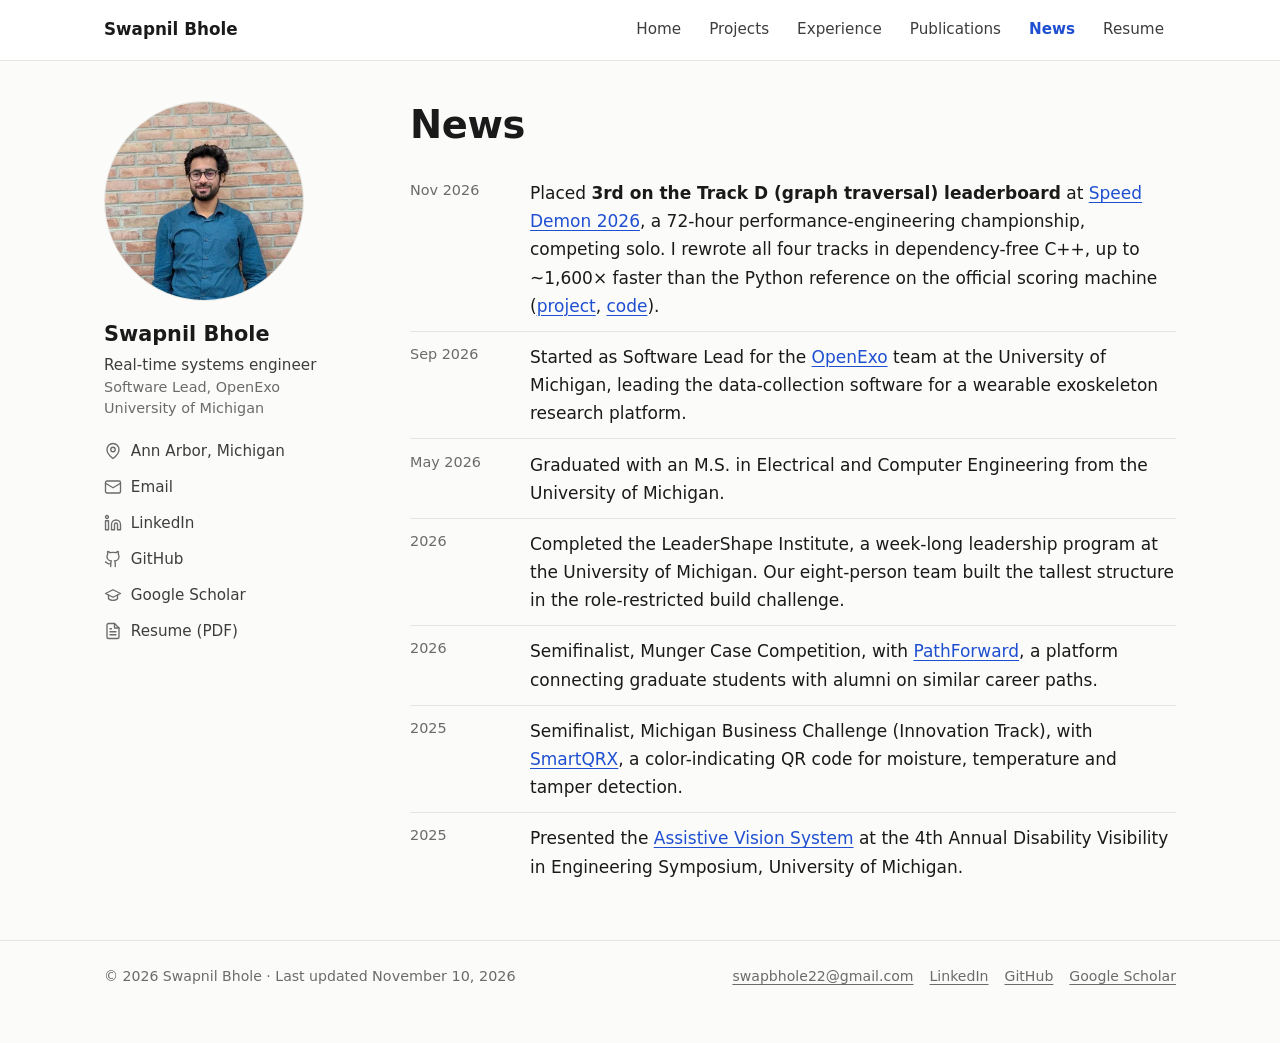
==== news.html @ e59079c0 "Rebuild site as static HTML for search indexing Replace the client-side React/Babel app, whose serve" ====
<!doctype html>
<html lang="en">
<head>
  <meta charset="utf-8">
  <meta name="viewport" content="width=device-width, initial-scale=1">
  <title>News | Swapnil Bhole</title>
  <meta name="description" content="News and updates from Swapnil Bhole: Speed Demon 2026 results, graduation from the University of Michigan, competitions, talks and leadership programs.">
  <meta name="author" content="Swapnil Bhole">
  <link rel="canonical" href="https://swapnilb222.github.io/news.html">
  <meta property="og:type" content="website">
  <meta property="og:site_name" content="Swapnil Bhole">
  <meta property="og:title" content="News | Swapnil Bhole">
  <meta property="og:description" content="News and updates from Swapnil Bhole: Speed Demon 2026 results, graduation from the University of Michigan, competitions, talks and leadership programs.">
  <meta property="og:url" content="https://swapnilb222.github.io/news.html">
  <meta property="og:image" content="https://swapnilb222.github.io/assets/img/og.jpg">
  <meta property="og:image:width" content="1200">
  <meta property="og:image:height" content="630">
  <meta property="og:image:alt" content="Swapnil Bhole, real-time systems engineer">
  <meta name="twitter:card" content="summary_large_image">
  <meta name="theme-color" content="#fbfbfa" media="(prefers-color-scheme: light)">
  <meta name="theme-color" content="#121315" media="(prefers-color-scheme: dark)">
  <link rel="icon" type="image/png" sizes="32x32" href="assets/img/favicon-32.png">
  <link rel="apple-touch-icon" href="assets/img/apple-touch-icon.png">
  <link rel="stylesheet" href="assets/css/site.css">
</head>
<body>
  <a class="skip" href="#content">Skip to content</a>
  <header class="topbar">
    <div class="wrap">
      <a class="brand" href="./">Swapnil Bhole</a>
      <nav aria-label="Main">
        <ul class="nav">
        <li><a href="./">Home</a></li>
        <li><a href="projects.html">Projects</a></li>
        <li><a href="experience.html">Experience</a></li>
        <li><a href="publications.html">Publications</a></li>
        <li><a href="news.html" aria-current="page">News</a></li>
        <li><a href="assets/Swapnil_Bhole_Resume.pdf">Resume</a></li>
        </ul>
      </nav>
    </div>
  </header>

  <div class="wrap layout">
    <aside class="profile" aria-label="About Swapnil Bhole">
      <picture>
        <source srcset="assets/img/swapnil-bhole-320.webp 320w, assets/img/swapnil-bhole-640.webp 640w" sizes="(max-width: 860px) 96px, 200px" type="image/webp">
        <img src="assets/img/swapnil-bhole-320.jpg" srcset="assets/img/swapnil-bhole-320.jpg 320w, assets/img/swapnil-bhole-640.jpg 640w" sizes="(max-width: 860px) 96px, 200px" width="320" height="320" alt="Swapnil Bhole">
      </picture>
      <div>
        <p class="name">Swapnil Bhole</p>
        <p class="role">Real-time systems engineer</p>
        <p class="org">Software Lead, OpenExo<br>University of Michigan</p>
      </div>
      <ul class="links">
        <li class="loc"><svg class="icon" viewBox="0 0 24 24" aria-hidden="true"><path d="M20 10c0 6-8 12-8 12S4 16 4 10a8 8 0 0 1 16 0Z"/><circle cx="12" cy="10" r="3"/></svg>Ann Arbor, Michigan</li>
        <li><svg class="icon" viewBox="0 0 24 24" aria-hidden="true"><rect x="2" y="4" width="20" height="16" rx="2"/><path d="m22 7-10 6L2 7"/></svg><a href="mailto:swapbhole22@gmail.com">Email</a></li>
        <li><svg class="icon" viewBox="0 0 24 24" aria-hidden="true"><path d="M16 8a6 6 0 0 1 6 6v7h-4v-7a2 2 0 0 0-4 0v7h-4v-7a6 6 0 0 1 6-6z"/><rect x="2" y="9" width="4" height="12"/><circle cx="4" cy="4" r="2"/></svg><a href="https://www.linkedin.com/in/swapnilbhole22/" rel="me">LinkedIn</a></li>
        <li><svg class="icon" viewBox="0 0 24 24" aria-hidden="true"><path d="M15 22v-4a4.8 4.8 0 0 0-1-3.5c3 0 6-2 6-5.5.08-1.25-.27-2.48-1-3.5.28-1.15.28-2.35 0-3.5 0 0-1 0-3 1.5-2.64-.5-5.36-.5-8 0C6 2 5 2 5 2c-.3 1.15-.3 2.35 0 3.5A5.4 5.4 0 0 0 4 9c0 3.5 3 5.5 6 5.5-.39.49-.68 1.05-.85 1.65-.17.6-.22 1.23-.15 1.85v4"/><path d="M9 18c-4.51 2-5-2-7-2"/></svg><a href="https://github.com/swapnilb222" rel="me">GitHub</a></li>
        <li><svg class="icon" viewBox="0 0 24 24" aria-hidden="true"><path d="M22 10 12 5 2 10l10 5 10-5z"/><path d="M6 12v5c3 3 9 3 12 0v-5"/></svg><a href="https://scholar.google.com/citations?user=9-59zuwAAAAJ&amp;hl=en" rel="me">Google Scholar</a></li>
        <li><svg class="icon" viewBox="0 0 24 24" aria-hidden="true"><path d="M14 2H6a2 2 0 0 0-2 2v16a2 2 0 0 0 2 2h12a2 2 0 0 0 2-2V8z"/><path d="M14 2v6h6M16 13H8M16 17H8M10 9H8"/></svg><a href="assets/Swapnil_Bhole_Resume.pdf">Resume (PDF)</a></li>
      </ul>
    </aside>

    <main id="content">
      <h1>News</h1>
      <ul class="news">
        <li><time datetime="2026-11">Nov 2026</time><div>Placed <strong>3rd on the Track D (graph traversal) leaderboard</strong> at <a href="https://speeddemon.dev">Speed Demon 2026</a>, a 72-hour performance-engineering championship, competing solo. I rewrote all four tracks in dependency-free C++, up to ~1,600&times; faster than the Python reference on the official scoring machine (<a href="projects.html#speed-demon">project</a>, <a href="https://github.com/swapnilb222/sweet-dreams-demon-sub">code</a>).</div></li>
        <li><time datetime="2026-09">Sep 2026</time><div>Started as Software Lead for the <a href="projects.html#openexo">OpenExo</a> team at the University of Michigan, leading the data-collection software for a wearable exoskeleton research platform.</div></li>
        <li><time datetime="2026-05">May 2026</time><div>Graduated with an M.S. in Electrical and Computer Engineering from the University of Michigan.</div></li>
        <li><time datetime="2026">2026</time><div>Completed the LeaderShape Institute, a week-long leadership program at the University of Michigan. Our eight-person team built the tallest structure in the role-restricted build challenge.</div></li>
        <li><time datetime="2026">2026</time><div>Semifinalist, Munger Case Competition, with <a href="projects.html#pathforward">PathForward</a>, a platform connecting graduate students with alumni on similar career paths.</div></li>
        <li><time datetime="2025">2025</time><div>Semifinalist, Michigan Business Challenge (Innovation Track), with <a href="projects.html#smartqrx">SmartQRX</a>, a color-indicating QR code for moisture, temperature and tamper detection.</div></li>
        <li><time datetime="2025">2025</time><div>Presented the <a href="projects.html#assistive-vision">Assistive Vision System</a> at the 4th Annual Disability Visibility in Engineering Symposium, University of Michigan.</div></li>
      </ul>
    </main>
  </div>

  <footer class="site-footer">
    <div class="wrap">
      <p>&copy; 2026 Swapnil Bhole &middot; Last updated <time datetime="2026-11-10">November 10, 2026</time></p>
      <ul>
        <li><a href="mailto:swapbhole22@gmail.com">swapbhole22@gmail.com</a></li>
        <li><a href="https://www.linkedin.com/in/swapnilbhole22/">LinkedIn</a></li>
        <li><a href="https://github.com/swapnilb222">GitHub</a></li>
        <li><a href="https://scholar.google.com/citations?user=9-59zuwAAAAJ&amp;hl=en">Google Scholar</a></li>
      </ul>
    </div>
  </footer>
</body>
</html>
---- assets/css/site.css ----
/* swapnilb222.github.io: one stylesheet, light by default, dark via prefers-color-scheme. */

:root {
  --bg: #fbfbfa;
  --surface: #ffffff;
  --text: #1a1a1a;
  --text-2: #3d3d3d;
  --muted: #6b6b6b;
  --line: #e6e5e1;
  --accent: #1f4fd1;
  --accent-soft: #eef2fd;
  --radius: 10px;
  --sans: system-ui, -apple-system, "Segoe UI", Roboto, "Helvetica Neue", Arial, sans-serif;
  --mono: ui-monospace, "Cascadia Code", "SF Mono", Consolas, monospace;
  color-scheme: light dark;
}

@media (prefers-color-scheme: dark) {
  :root {
    --bg: #121315;
    --surface: #1a1b1e;
    --text: #ececea;
    --text-2: #c9c9c6;
    --muted: #9a9a96;
    --line: #2c2d31;
    --accent: #8fb0ff;
    --accent-soft: #1d2540;
  }
}

*, *::before, *::after { box-sizing: border-box; }
html { -webkit-text-size-adjust: 100%; }
body {
  margin: 0;
  background: var(--bg);
  color: var(--text);
  font: 17px/1.65 var(--sans);
  -webkit-font-smoothing: antialiased;
}
img { max-width: 100%; height: auto; display: block; }
a { color: var(--accent); text-decoration-thickness: 1px; text-underline-offset: 3px; }
a:hover { text-decoration-thickness: 2px; }
:focus-visible { outline: 2px solid var(--accent); outline-offset: 3px; border-radius: 4px; }
h1, h2, h3 { line-height: 1.25; margin: 0 0 .5em; letter-spacing: -0.01em; }
h1 { font-size: 2.4rem; font-weight: 700; }
h2 { font-size: 1.35rem; font-weight: 650; margin-top: 2.6rem; padding-bottom: .4rem; border-bottom: 1px solid var(--line); }
h3 { font-size: 1.08rem; font-weight: 650; }
p { margin: 0 0 1em; }
ul { padding-left: 1.2em; }
time, .meta { color: var(--muted); font-size: .9rem; font-variant-numeric: tabular-nums; }

.skip { position: absolute; left: -9999px; top: 0; background: var(--accent); color: #fff; padding: .6rem 1rem; z-index: 10; }
.skip:focus { left: 1rem; top: 1rem; }

/* ---------- top bar ---------- */
.topbar { border-bottom: 1px solid var(--line); background: var(--surface); }
.topbar .wrap { display: flex; align-items: center; justify-content: space-between; gap: 1rem; flex-wrap: wrap; min-height: 60px; }
.brand { font-weight: 700; color: var(--text); text-decoration: none; font-size: 1.05rem; }
.nav { display: flex; gap: .25rem; flex-wrap: wrap; margin: 0; padding: 0; list-style: none; }
.nav a {
  display: inline-flex; align-items: center; min-height: 44px; padding: 0 .75rem;
  color: var(--text-2); text-decoration: none; border-radius: 8px; font-size: .95rem;
}
.nav a:hover { background: var(--accent-soft); color: var(--text); }
.nav a[aria-current="page"] { color: var(--accent); font-weight: 600; }

.wrap { max-width: 1120px; margin: 0 auto; padding: 0 1.5rem; }

/* ---------- layout ---------- */
.layout { display: grid; grid-template-columns: 250px minmax(0, 1fr); gap: 3.5rem; padding-top: 2.5rem; padding-bottom: 3rem; }
main { max-width: 72ch; }

/* ---------- sidebar ---------- */
.profile { position: sticky; top: 1.5rem; align-self: start; }
.profile picture img { width: 200px; height: 200px; border-radius: 50%; object-fit: cover; border: 1px solid var(--line); }
.profile .name { font-size: 1.3rem; font-weight: 700; margin: 1rem 0 .15rem; }
.profile .role { color: var(--text-2); margin: 0 0 .1rem; line-height: 1.45; font-size: .95rem; }
.profile .org { color: var(--muted); font-size: .9rem; line-height: 1.45; margin-bottom: .9rem; }
.links { list-style: none; padding: 0; margin: 0; font-size: .95rem; }
.links li { display: flex; align-items: center; gap: .55rem; min-height: 36px; color: var(--text-2); }
.links a { color: var(--text-2); text-decoration: none; }
.links a:hover { color: var(--accent); text-decoration: underline; }
.icon { width: 18px; height: 18px; flex: none; fill: none; stroke: currentColor; stroke-width: 1.8; stroke-linecap: round; stroke-linejoin: round; color: var(--muted); }

/* ---------- home ---------- */
.lede { font-size: 1.2rem; color: var(--text-2); margin-top: -.2rem; }
.cta { display: flex; flex-wrap: wrap; gap: .75rem; margin: 1.4rem 0 .5rem; }
.btn {
  display: inline-flex; align-items: center; gap: .5rem; min-height: 44px; padding: 0 1.1rem;
  border-radius: 8px; border: 1px solid var(--line); background: var(--surface);
  color: var(--text); text-decoration: none; font-weight: 600; font-size: .95rem;
}
.btn:hover { border-color: var(--accent); color: var(--accent); }
.btn.primary { background: var(--accent); border-color: var(--accent); color: #fff; }
.btn.primary:hover { filter: brightness(1.08); color: #fff; }
@media (prefers-color-scheme: dark) { .btn.primary, .btn.primary:hover { color: #0e1530; } }
.btn .icon { color: currentColor; }

.stats { display: grid; grid-template-columns: repeat(4, 1fr); gap: .75rem; margin: 1.2rem 0 0; padding: 0; list-style: none; }
.stats li { border: 1px solid var(--line); background: var(--surface); border-radius: var(--radius); padding: .9rem 1rem; }
.stats b { display: block; font-size: 1.55rem; line-height: 1.1; letter-spacing: -0.02em; font-variant-numeric: tabular-nums; }
.stats span { display: block; color: var(--muted); font-size: .84rem; line-height: 1.4; margin-top: .35rem; }

/* focus-area tree */
.tree { margin-top: 1.2rem; }
.tree-root {
  width: fit-content; margin: 0 auto; padding: .6rem 1.2rem; border: 1px solid var(--accent);
  border-radius: 999px; background: var(--accent-soft); font-weight: 650; text-align: center;
}
.tree-branches { position: relative; display: grid; grid-template-columns: repeat(2, 1fr); gap: 1rem 1.5rem; margin-top: 1.25rem; padding: 0; list-style: none; }
.tree-branches::before { content: ""; position: absolute; left: 50%; top: -1.25rem; bottom: 1.5rem; border-left: 1px solid var(--line); }
.branch { position: relative; border: 1px solid var(--line); border-radius: var(--radius); background: var(--surface); padding: 1rem 1.1rem .6rem; }
.branch::before { content: ""; position: absolute; top: 1.5rem; width: .75rem; border-top: 1px solid var(--line); }
.branch:nth-child(odd)::before { right: calc(-.75rem - 1px); }
.branch:nth-child(even)::before { left: calc(-.75rem - 1px); }
.branch h3 { font-size: 1rem; margin-bottom: .5rem; }
.branch ul { list-style: none; padding: 0; margin: 0; }
.branch li { display: flex; justify-content: space-between; align-items: baseline; gap: .6rem; padding: .35rem 0; border-top: 1px solid var(--line); font-size: .93rem; line-height: 1.45; }
.branch li:first-child { border-top: 0; }
.branch li a { color: var(--text); text-decoration: none; }
.branch li a:hover { color: var(--accent); text-decoration: underline; }
.tag { flex: none; display: inline-block; padding: 0 .45rem; border-radius: 4px; background: var(--accent-soft); color: var(--accent); font-size: .76rem; font-weight: 600; white-space: nowrap; vertical-align: 1px; }

/* news */
.news { list-style: none; padding: 0; margin: 0; }
.news li { display: grid; grid-template-columns: 6.5rem 1fr; gap: 1rem; padding: .7rem 0; border-top: 1px solid var(--line); }
.news li:first-child { border-top: 0; }
.more { display: inline-block; margin-top: .6rem; font-weight: 600; }

/* ---------- projects / experience ---------- */
.project, .job { padding: 1.3rem 0; border-top: 1px solid var(--line); scroll-margin-top: 1rem; }
h2 + .project, h2 + .job { border-top: 0; padding-top: .4rem; }
.project h3, .job h3 { margin-bottom: .15rem; }
.project .meta, .job .meta { margin: 0 0 .6rem; }
.project ul, .job ul { margin: .4rem 0 .6rem; }
.project li, .job li { margin: .25rem 0; }
.figures { display: flex; flex-wrap: wrap; gap: .5rem; margin: .5rem 0 .7rem; padding: 0; list-style: none; }
.figures li { margin: 0; padding: .2rem .6rem; border: 1px solid var(--line); border-radius: 6px; font-size: .86rem; color: var(--text-2); background: var(--surface); }
.figures b { color: var(--text); }
.stack { font-family: var(--mono); font-size: .8rem; color: var(--muted); margin: 0; }
.intro { color: var(--text-2); }

table { width: 100%; border-collapse: collapse; font-size: .9rem; margin: .6rem 0 1rem; display: block; overflow-x: auto; }
th, td { text-align: left; padding: .45rem .6rem; border-bottom: 1px solid var(--line); vertical-align: top; }
th { font-weight: 600; color: var(--muted); font-size: .8rem; text-transform: uppercase; letter-spacing: .04em; }
td.num { font-variant-numeric: tabular-nums; white-space: nowrap; }

.skills { display: grid; grid-template-columns: 11rem 1fr; gap: .4rem 1rem; margin: 0; }
.skills dt { font-weight: 600; }
.skills dd { margin: 0; color: var(--text-2); }

.pubs { padding-left: 1.4em; }
.pubs li { margin: 0 0 1rem; padding-left: .3rem; }
.pubs .venue { color: var(--muted); }

/* ---------- footer ---------- */
.site-footer { border-top: 1px solid var(--line); color: var(--muted); font-size: .88rem; padding: 1.5rem 0 2.5rem; }
.site-footer .wrap { display: flex; flex-wrap: wrap; justify-content: space-between; gap: .8rem; }
.site-footer a { color: var(--muted); }
.site-footer ul { list-style: none; display: flex; flex-wrap: wrap; gap: 1rem; margin: 0; padding: 0; }

/* ---------- responsive ---------- */
@media (max-width: 860px) {
  .layout { grid-template-columns: minmax(0, 1fr); gap: 1.5rem; padding-top: 1.5rem; }
  .profile { position: static; display: grid; grid-template-columns: 96px 1fr; gap: 0 1.1rem; align-items: center; padding-bottom: 1.2rem; border-bottom: 1px solid var(--line); }
  .profile picture img { width: 96px; height: 96px; }
  .profile .name { margin-top: 0; }
  .profile .links { grid-column: 1 / -1; display: flex; flex-wrap: wrap; gap: 0 1.1rem; margin-top: .6rem; }
  .profile .loc { display: none; }
  .stats { grid-template-columns: repeat(2, 1fr); }
}
@media (max-width: 600px) {
  body { font-size: 16px; }
  h1 { font-size: 2rem; }
  .wrap { padding: 0 1.1rem; }
  .topbar .wrap { padding-top: .4rem; padding-bottom: .2rem; }
  .nav { margin-left: -.75rem; }
  .tree-branches { grid-template-columns: 1fr; margin-top: 1rem; padding-left: 1rem; border-left: 1px solid var(--line); margin-left: 1rem; }
  .tree-branches::before, .branch::before { display: none; }
  .tree-root { margin: 0; }
  .news li { grid-template-columns: 1fr; gap: .1rem; }
  .skills { grid-template-columns: 1fr; }
  .wide-task th:nth-child(2), .wide-task td:nth-child(2) { display: none; }
  .skills dd { margin-bottom: .6rem; }
}

/* ---------- print ---------- */
@media print {
  :root { --bg: #fff; --surface: #fff; --text: #000; --text-2: #222; --muted: #555; --line: #ccc; --accent: #000; }
  body { font-size: 11pt; }
  .topbar, .skip, .cta, .site-footer ul, .more { display: none !important; }
  .layout { display: block; padding: 0; }
  .profile { position: static; display: flex; gap: 1rem; align-items: center; border-bottom: 1px solid #ccc; margin-bottom: 1rem; }
  .profile picture img { width: 72px; height: 72px; }
  main { max-width: none; }
  a { color: inherit; text-decoration: none; }
  main a[href^="http"]::after { content: " (" attr(href) ")"; font-size: .8em; color: #555; word-break: break-all; }
  .project, .job, .branch, .stats li { break-inside: avoid; }
}
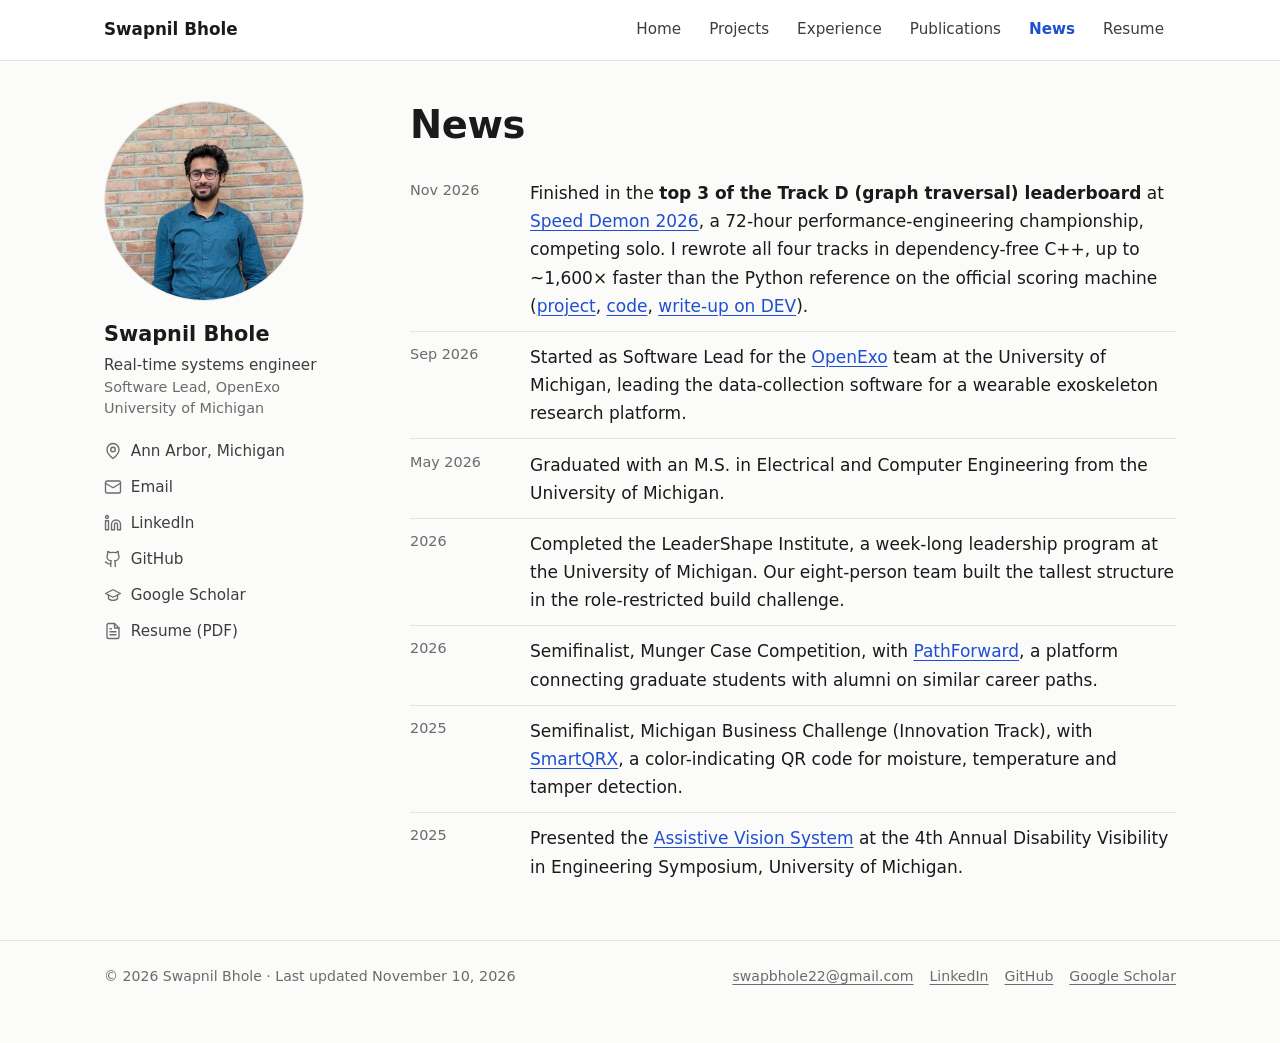
==== commit 074dfd0f: "Link Track D write-up and say top 3 on the leaderboard" ====
--- a/news.html
+++ b/news.html
@@ -65,7 +65,7 @@
     <main id="content">
       <h1>News</h1>
       <ul class="news">
-        <li><time datetime="2026-11">Nov 2026</time><div>Placed <strong>3rd on the Track D (graph traversal) leaderboard</strong> at <a href="https://speeddemon.dev">Speed Demon 2026</a>, a 72-hour performance-engineering championship, competing solo. I rewrote all four tracks in dependency-free C++, up to ~1,600&times; faster than the Python reference on the official scoring machine (<a href="projects.html#speed-demon">project</a>, <a href="https://github.com/swapnilb222/sweet-dreams-demon-sub">code</a>).</div></li>
+        <li><time datetime="2026-11">Nov 2026</time><div>Finished in the <strong>top 3 of the Track D (graph traversal) leaderboard</strong> at <a href="https://speeddemon.dev">Speed Demon 2026</a>, a 72-hour performance-engineering championship, competing solo. I rewrote all four tracks in dependency-free C++, up to ~1,600&times; faster than the Python reference on the official scoring machine (<a href="projects.html#speed-demon">project</a>, <a href="https://github.com/swapnilb222/sweet-dreams-demon-sub">code</a>, <a href="https://dev.to/swapnilb/23-minutes-before-the-freeze-shortest-paths-at-hackathon-raptors-speed-demon-2kj0">write-up on DEV</a>).</div></li>
         <li><time datetime="2026-09">Sep 2026</time><div>Started as Software Lead for the <a href="projects.html#openexo">OpenExo</a> team at the University of Michigan, leading the data-collection software for a wearable exoskeleton research platform.</div></li>
         <li><time datetime="2026-05">May 2026</time><div>Graduated with an M.S. in Electrical and Computer Engineering from the University of Michigan.</div></li>
         <li><time datetime="2026">2026</time><div>Completed the LeaderShape Institute, a week-long leadership program at the University of Michigan. Our eight-person team built the tallest structure in the role-restricted build challenge.</div></li>
